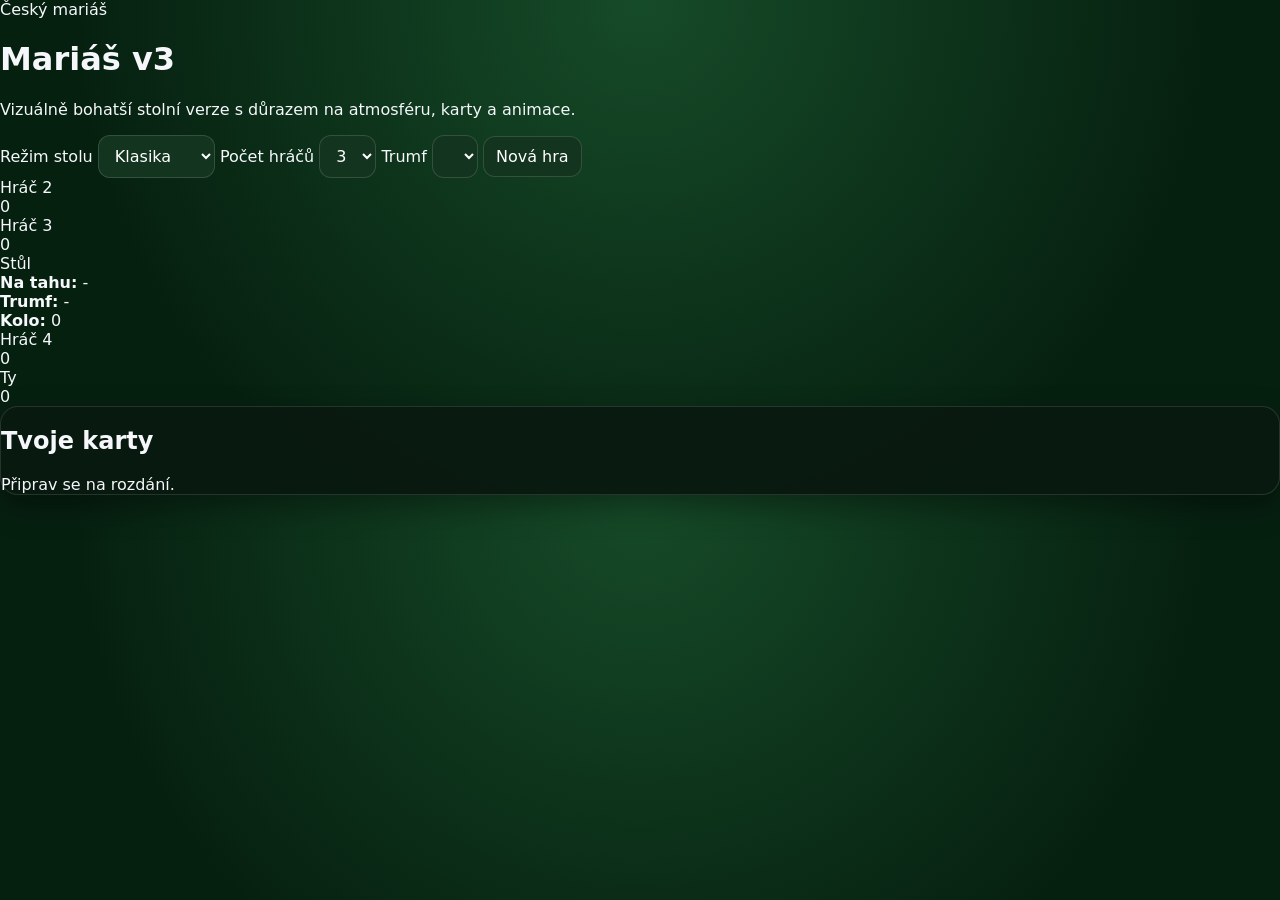
==== v3/index.html @ 3fa4b3e7 "feat(v3): add visual-focused shell" ====
<!DOCTYPE html>
<html lang="cs">
<head>
  <meta charset="UTF-8" />
  <meta name="viewport" content="width=device-width, initial-scale=1.0" />
  <title>Mariáš v3</title>
  <link rel="stylesheet" href="../style.css" />
  <link rel="stylesheet" href="./v3.css" />
</head>
<body class="theme-classic">
  <div class="v3-stage">
    <header class="v3-topbar">
      <div class="brand-block">
        <div class="brand-kicker">Český mariáš</div>
        <h1>Mariáš v3</h1>
        <p>Vizuálně bohatší stolní verze s důrazem na atmosféru, karty a animace.</p>
      </div>
      <div class="controls-block">
        <label>
          Režim stolu
          <select id="themeSelect">
            <option value="classic">Klasika</option>
            <option value="tavern">Hospoda</option>
            <option value="luxury">Luxus</option>
            <option value="retro">Retro</option>
          </select>
        </label>
        <label>
          Počet hráčů
          <select id="playerCount">
            <option value="2">2</option>
            <option value="3" selected>3</option>
            <option value="4">4</option>
          </select>
        </label>
        <label>
          Trumf
          <select id="trumpSelect"></select>
        </label>
        <button id="newGameBtn">Nová hra</button>
      </div>
    </header>

    <main class="v3-table-wrap">
      <section class="v3-table-surface">
        <div class="v3-table-glow"></div>
        <div class="v3-table">
          <div class="v3-seat seat-north">
            <div class="seat-name">Hráč 2</div>
            <div class="seat-avatar"></div>
            <div class="seat-score" id="seatScoreTop">0</div>
          </div>

          <div class="v3-seat seat-west">
            <div class="seat-name">Hráč 3</div>
            <div class="seat-avatar"></div>
            <div class="seat-score" id="seatScoreLeft">0</div>
          </div>

          <div class="v3-center">
            <div class="v3-pot">
              <div class="pot-label">Stůl</div>
              <div id="tableArea" class="table-area-v3"></div>
            </div>
            <div class="v3-info-strip">
              <div><strong>Na tahu:</strong> <span id="turnLabel">-</span></div>
              <div><strong>Trumf:</strong> <span id="trumpLabel">-</span></div>
              <div><strong>Kolo:</strong> <span id="roundLabel">0</span></div>
            </div>
            <div class="v3-log" id="log"></div>
          </div>

          <div class="v3-seat seat-east">
            <div class="seat-name">Hráč 4</div>
            <div class="seat-avatar"></div>
            <div class="seat-score" id="seatScoreRight">0</div>
          </div>

          <div class="v3-seat seat-south human-seat">
            <div class="seat-name">Ty</div>
            <div class="seat-avatar human"></div>
            <div class="seat-score" id="seatScoreBottom">0</div>
          </div>
        </div>
      </section>
    </main>

    <footer class="v3-hand panel">
      <div class="hand-head">
        <div>
          <h2>Tvoje karty</h2>
          <div id="gameInfo" class="hand-sub">Připrav se na rozdání.</div>
        </div>
        <div id="hintText" class="hand-hint"></div>
      </div>
      <div id="scoreboard" class="scoreboard v3-scoreboard"></div>
      <div id="handArea" class="hand-area v3-hand-area"></div>
    </footer>
  </div>

  <script type="module" src="./js/app.js"></script>
</body>
</html>
---- style.css ----
* { box-sizing: border-box; }
body {
  margin: 0;
  font-family: system-ui, -apple-system, Segoe UI, Roboto, sans-serif;
  background: radial-gradient(circle at top, #164b28, #062010 70%);
  color: #f5f7fb;
}
button, select {
  font: inherit;
}
.app-shell {
  max-width: 1400px;
  margin: 0 auto;
  padding: 16px;
  display: grid;
  gap: 16px;
}
.topbar, .panel {
  background: rgba(10, 24, 16, 0.84);
  border: 1px solid rgba(255,255,255,0.12);
  border-radius: 18px;
  box-shadow: 0 12px 30px rgba(0,0,0,0.35);
}
.topbar {
  padding: 16px 18px;
  display: flex;
  justify-content: space-between;
  gap: 18px;
  align-items: center;
  flex-wrap: wrap;
}
.topbar h1 { margin: 0 0 6px; font-size: 32px; }
.topbar p { margin: 0; color: #c8d4ca; }
.top-actions { display: flex; gap: 12px; align-items: end; flex-wrap: wrap; }
.top-actions label, .stack label { display: grid; gap: 6px; color: #dce7dd; font-size: 14px; }
select, button {
  border-radius: 12px;
  border: 1px solid rgba(255,255,255,0.14);
  background: #13341f;
  color: white;
  padding: 10px 12px;
}
button { cursor: pointer; }
.layout {
  display: grid;
  grid-template-columns: 320px 1fr;
  gap: 16px;
}
.side, .table, .hand { padding: 14px; }
.side { display: grid; gap: 18px; }
.stack { display: grid; gap: 12px; }
.info-box {
  padding: 12px;
  border-radius: 14px;
  background: rgba(255,255,255,0.05);
  color: #dbe6dc;
  line-height: 1.45;
}
.scoreboard, .log {
  display: grid;
  gap: 10px;
}
.score-item, .log-item {
  padding: 10px 12px;
  border-radius: 12px;
  background: rgba(255,255,255,0.06);
  border: 1px solid rgba(255,255,255,0.1);
}
.rules { margin: 0; padding-left: 18px; color: #dfe9e0; line-height: 1.5; }
.table { display: grid; gap: 14px; }
.table-area {
  min-height: 320px;
  display: grid;
  grid-template-columns: repeat(3, 1fr);
  gap: 16px;
  align-items: center;
}
.seat {
  min-height: 120px;
  border-radius: 18px;
  padding: 12px;
  background: rgba(255,255,255,0.04);
  border: 1px dashed rgba(255,255,255,0.16);
  display: grid;
  place-items: center;
  gap: 8px;
  text-align: center;
}
.seat.active { border-color: rgba(138, 235, 170, 0.9); }
.card {
  width: 84px;
  height: 118px;
  border-radius: 14px;
  background: linear-gradient(180deg, #fff, #e7eef7);
  color: #132033;
  border: 2px solid #d0d9e5;
  display: grid;
  padding: 10px;
  font-weight: 700;
  box-shadow: 0 8px 16px rgba(0,0,0,0.25);
}
.card.red { color: #b22222; }
.card .top, .card .bottom { display: flex; justify-content: space-between; }
.card .mid { display: grid; place-items: center; font-size: 28px; }
.hand-area {
  display: flex;
  flex-wrap: wrap;
  gap: 10px;
}
.hand-card {
  cursor: pointer;
  transition: transform 0.08s ease, box-shadow 0.08s ease;
}
.hand-card:hover { transform: translateY(-2px); }
.hand-card.playable { box-shadow: 0 0 0 3px rgba(138, 235, 170, 0.24), 0 8px 16px rgba(0,0,0,0.25); }
.hint { margin-top: 10px; color: #d0ddcf; }
@media (max-width: 980px) {
  .layout { grid-template-columns: 1fr; }
  .table-area { grid-template-columns: 1fr; }
}
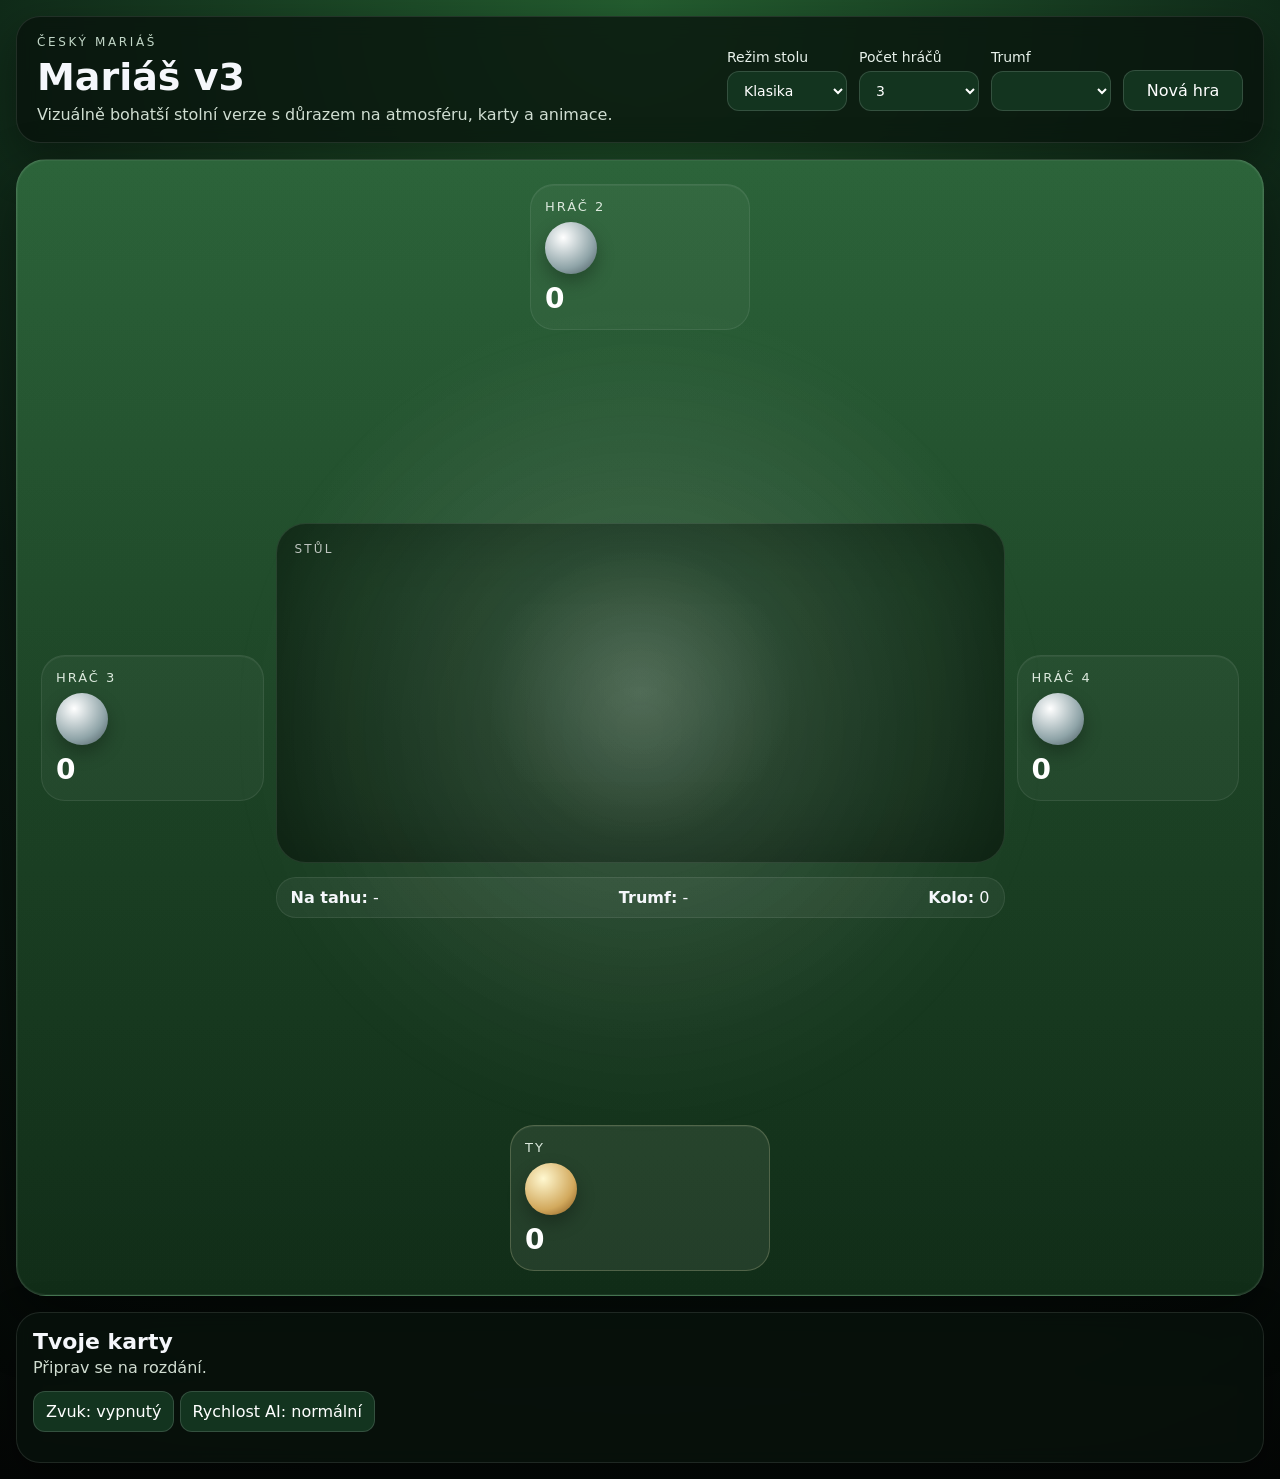
==== commit cc9601f5: "feat(v3): add realism controls and audio hooks" ====
--- a/v3/index.html
+++ b/v3/index.html
@@ -93,11 +93,18 @@
         </div>
         <div id="hintText" class="hand-hint"></div>
       </div>
+      <div class="v3-toolbar">
+        <button id="soundToggle" class="tool-btn">Zvuk: vypnutý</button>
+        <button id="autoPlayToggle" class="tool-btn">Rychlost AI: normální</button>
+      </div>
       <div id="scoreboard" class="scoreboard v3-scoreboard"></div>
       <div id="handArea" class="hand-area v3-hand-area"></div>
     </footer>
   </div>
 
+  <audio id="dealSound" preload="auto"></audio>
+  <audio id="cardSound" preload="auto"></audio>
+  <audio id="trickSound" preload="auto"></audio>
   <script type="module" src="./js/app.js"></script>
 </body>
 </html>
--- a/v3/v3.css
+++ b/v3/v3.css
@@ -0,0 +1,374 @@
+body.theme-classic {
+  background: radial-gradient(circle at top, #245e30 0%, #0a1b12 52%, #040605 100%);
+}
+
+body.theme-tavern {
+  background: radial-gradient(circle at top, #5d4323 0%, #261709 52%, #090503 100%);
+}
+
+body.theme-luxury {
+  background: radial-gradient(circle at top, #102c33 0%, #081518 52%, #020406 100%);
+}
+
+body.theme-retro {
+  background: radial-gradient(circle at top, #4f5c3e 0%, #201f17 52%, #060605 100%);
+}
+
+.v3-stage {
+  max-width: 1600px;
+  margin: 0 auto;
+  padding: 16px;
+  display: grid;
+  gap: 16px;
+}
+
+.v3-topbar,
+.v3-hand {
+  background: rgba(8, 18, 12, 0.78);
+  border: 1px solid rgba(255,255,255,0.10);
+  border-radius: 24px;
+  box-shadow: 0 18px 45px rgba(0,0,0,0.38);
+  backdrop-filter: blur(10px);
+}
+
+.v3-topbar {
+  padding: 18px 20px;
+  display: flex;
+  justify-content: space-between;
+  align-items: center;
+  gap: 18px;
+  flex-wrap: wrap;
+}
+
+.brand-kicker {
+  font-size: 12px;
+  text-transform: uppercase;
+  letter-spacing: 0.22em;
+  color: #c2d7c7;
+  margin-bottom: 6px;
+}
+
+.v3-topbar h1 {
+  margin: 0;
+  font-size: 38px;
+}
+
+.v3-topbar p {
+  margin: 6px 0 0;
+  color: #d0ded2;
+}
+
+.controls-block {
+  display: flex;
+  gap: 12px;
+  flex-wrap: wrap;
+  align-items: end;
+}
+
+.controls-block label {
+  display: grid;
+  gap: 6px;
+  color: #e7f1ea;
+  font-size: 14px;
+}
+
+.controls-block select,
+.controls-block button {
+  min-width: 120px;
+}
+
+.v3-table-wrap {
+  display: grid;
+  place-items: center;
+}
+
+.v3-table-surface {
+  width: 100%;
+  min-height: 720px;
+  border-radius: 30px;
+  position: relative;
+  overflow: hidden;
+  background:
+    radial-gradient(circle at 50% 45%, rgba(255,255,255,0.08), transparent 42%),
+    linear-gradient(180deg, rgba(255,255,255,0.03), rgba(0,0,0,0.06)),
+    linear-gradient(180deg, #255f34 0%, #1a4324 50%, #12301a 100%);
+  border: 1px solid rgba(255,255,255,0.12);
+  box-shadow: inset 0 0 0 1px rgba(255,255,255,0.05), 0 24px 60px rgba(0,0,0,0.45);
+}
+
+body.theme-tavern .v3-table-surface {
+  background:
+    radial-gradient(circle at 50% 45%, rgba(255,230,180,0.10), transparent 42%),
+    linear-gradient(180deg, rgba(255,255,255,0.04), rgba(0,0,0,0.07)),
+    linear-gradient(180deg, #7a5430 0%, #55361e 50%, #3b2413 100%);
+}
+
+body.theme-luxury .v3-table-surface {
+  background:
+    radial-gradient(circle at 50% 45%, rgba(120,210,255,0.10), transparent 42%),
+    linear-gradient(180deg, rgba(255,255,255,0.04), rgba(0,0,0,0.07)),
+    linear-gradient(180deg, #1a4f5a 0%, #12353c 50%, #09191d 100%);
+}
+
+body.theme-retro .v3-table-surface {
+  background:
+    radial-gradient(circle at 50% 45%, rgba(255,255,255,0.06), transparent 42%),
+    linear-gradient(180deg, rgba(255,255,255,0.03), rgba(0,0,0,0.06)),
+    linear-gradient(180deg, #59634a 0%, #3a412f 50%, #25281d 100%);
+}
+
+.v3-table-glow {
+  position: absolute;
+  inset: 12% 18%;
+  border-radius: 999px;
+  background: radial-gradient(circle, rgba(255,255,255,0.09), transparent 70%);
+  filter: blur(10px);
+  pointer-events: none;
+}
+
+.v3-table {
+  position: relative;
+  width: 100%;
+  min-height: 720px;
+  display: grid;
+  grid-template-columns: 1fr 1fr 1.15fr 1fr 1fr;
+  grid-template-rows: 1fr 1.25fr 1fr;
+  gap: 12px;
+  padding: 24px;
+}
+
+.v3-seat {
+  border-radius: 24px;
+  padding: 14px;
+  background: rgba(255,255,255,0.04);
+  border: 1px solid rgba(255,255,255,0.08);
+  box-shadow: inset 0 1px 0 rgba(255,255,255,0.05);
+  display: grid;
+  align-content: start;
+  gap: 8px;
+}
+
+.seat-name {
+  font-size: 13px;
+  color: #dce9dd;
+  text-transform: uppercase;
+  letter-spacing: 0.15em;
+}
+
+.seat-avatar {
+  width: 52px;
+  height: 52px;
+  border-radius: 50%;
+  background: radial-gradient(circle at 35% 30%, #fff, #8fa4a8 62%, #43545a 100%);
+  box-shadow: 0 8px 18px rgba(0,0,0,0.28);
+}
+
+.seat-avatar.human {
+  background: radial-gradient(circle at 35% 30%, #fff8d0, #d2a95d 62%, #7c4d14 100%);
+}
+
+.seat-score {
+  font-size: 28px;
+  font-weight: 800;
+  color: #fff;
+}
+
+.seat-north { grid-column: 3; grid-row: 1; justify-self: center; align-self: start; min-width: 220px; }
+.seat-west { grid-column: 1; grid-row: 2; align-self: center; }
+.seat-east { grid-column: 5; grid-row: 2; align-self: center; }
+.seat-south { grid-column: 3; grid-row: 3; justify-self: center; align-self: end; min-width: 260px; }
+
+.human-seat {
+  background: rgba(255, 250, 235, 0.08);
+  border-color: rgba(255, 244, 193, 0.20);
+}
+
+.v3-center {
+  grid-column: 2 / 5;
+  grid-row: 2;
+  display: grid;
+  grid-template-rows: auto auto 1fr;
+  gap: 14px;
+  place-items: center;
+}
+
+.v3-pot {
+  width: 100%;
+  max-width: 820px;
+  min-height: 340px;
+  border-radius: 30px;
+  background:
+    radial-gradient(circle at center, rgba(255,255,255,0.12), transparent 38%),
+    radial-gradient(circle at center, rgba(0,0,0,0.10), rgba(0,0,0,0.34));
+  border: 1px solid rgba(255,255,255,0.08);
+  box-shadow: inset 0 0 80px rgba(0,0,0,0.22);
+  padding: 18px;
+  display: grid;
+  gap: 12px;
+}
+
+.pot-label {
+  font-size: 12px;
+  text-transform: uppercase;
+  letter-spacing: 0.18em;
+  color: rgba(255,255,255,0.72);
+}
+
+.table-area-v3 {
+  min-height: 250px;
+  display: grid;
+  grid-template-columns: repeat(3, minmax(0, 1fr));
+  gap: 14px;
+  align-items: center;
+}
+
+.v3-info-strip {
+  width: 100%;
+  max-width: 820px;
+  display: flex;
+  flex-wrap: wrap;
+  gap: 10px;
+  justify-content: space-between;
+  padding: 10px 14px;
+  border-radius: 20px;
+  background: rgba(255,255,255,0.05);
+  border: 1px solid rgba(255,255,255,0.08);
+}
+
+.v3-log {
+  width: 100%;
+  max-width: 820px;
+  display: grid;
+  gap: 8px;
+  max-height: 180px;
+  overflow: auto;
+}
+
+.v3-hand {
+  padding: 16px;
+}
+
+.hand-head {
+  display: flex;
+  justify-content: space-between;
+  gap: 14px;
+  flex-wrap: wrap;
+  align-items: end;
+  margin-bottom: 14px;
+}
+
+.hand-head h2 {
+  margin: 0;
+  font-size: 22px;
+}
+
+.hand-sub {
+  color: #d0ddd1;
+  margin-top: 4px;
+}
+
+.hand-hint {
+  color: #ffe8a8;
+  max-width: 420px;
+  text-align: right;
+}
+
+.v3-scoreboard {
+  margin-bottom: 14px;
+}
+
+.v3-scoreboard .score-item {
+  background: rgba(255,255,255,0.05);
+  border-color: rgba(255,255,255,0.10);
+}
+
+.v3-hand-area {
+  gap: 10px;
+  justify-content: center;
+}
+
+.v3-hand-area .card {
+  width: 104px;
+  height: 148px;
+  border-radius: 18px;
+  background: linear-gradient(180deg, #fffef8, #e9e2cf);
+  border: 1px solid rgba(0,0,0,0.10);
+  box-shadow: 0 14px 28px rgba(0,0,0,0.30);
+}
+
+.v3-hand-area .card.red {
+  color: #a10f1c;
+}
+
+.v3-hand-area .card .top,
+.v3-hand-area .card .bottom {
+  font-size: 17px;
+}
+
+.v3-hand-area .card .mid {
+  font-size: 34px;
+}
+
+.table-area-v3 .card {
+  width: 92px;
+  height: 132px;
+  border-radius: 16px;
+  transform: rotate(-1deg);
+  box-shadow: 0 14px 26px rgba(0,0,0,0.24);
+}
+
+.table-area-v3 .card:nth-child(2) { transform: rotate(2deg); }
+.table-area-v3 .card:nth-child(3) { transform: rotate(-3deg); }
+
+@media (max-width: 1180px) {
+  .v3-table {
+    grid-template-columns: 1fr 1fr 1fr;
+    grid-template-rows: auto auto auto auto auto;
+  }
+  .seat-north,
+  .seat-west,
+  .seat-east,
+  .seat-south,
+  .v3-center {
+    grid-column: 1 / -1;
+    grid-row: auto;
+    justify-self: stretch;
+    min-width: 0;
+  }
+  .v3-center { order: 1; }
+  .seat-north { order: 0; }
+  .seat-west { order: 2; }
+  .seat-east { order: 3; }
+  .seat-south { order: 4; }
+}
+
+@media (max-width: 760px) {
+  .v3-topbar {
+    align-items: stretch;
+  }
+  .controls-block {
+    width: 100%;
+  }
+  .controls-block label,
+  .controls-block select,
+  .controls-block button {
+    width: 100%;
+  }
+  .v3-table-surface {
+    min-height: auto;
+  }
+  .v3-table {
+    min-height: auto;
+    padding: 16px;
+  }
+  .v3-pot {
+    min-height: 260px;
+  }
+  .table-area-v3 {
+    grid-template-columns: 1fr;
+  }
+  .v3-hand-area .card {
+    width: 84px;
+    height: 122px;
+  }
+}
